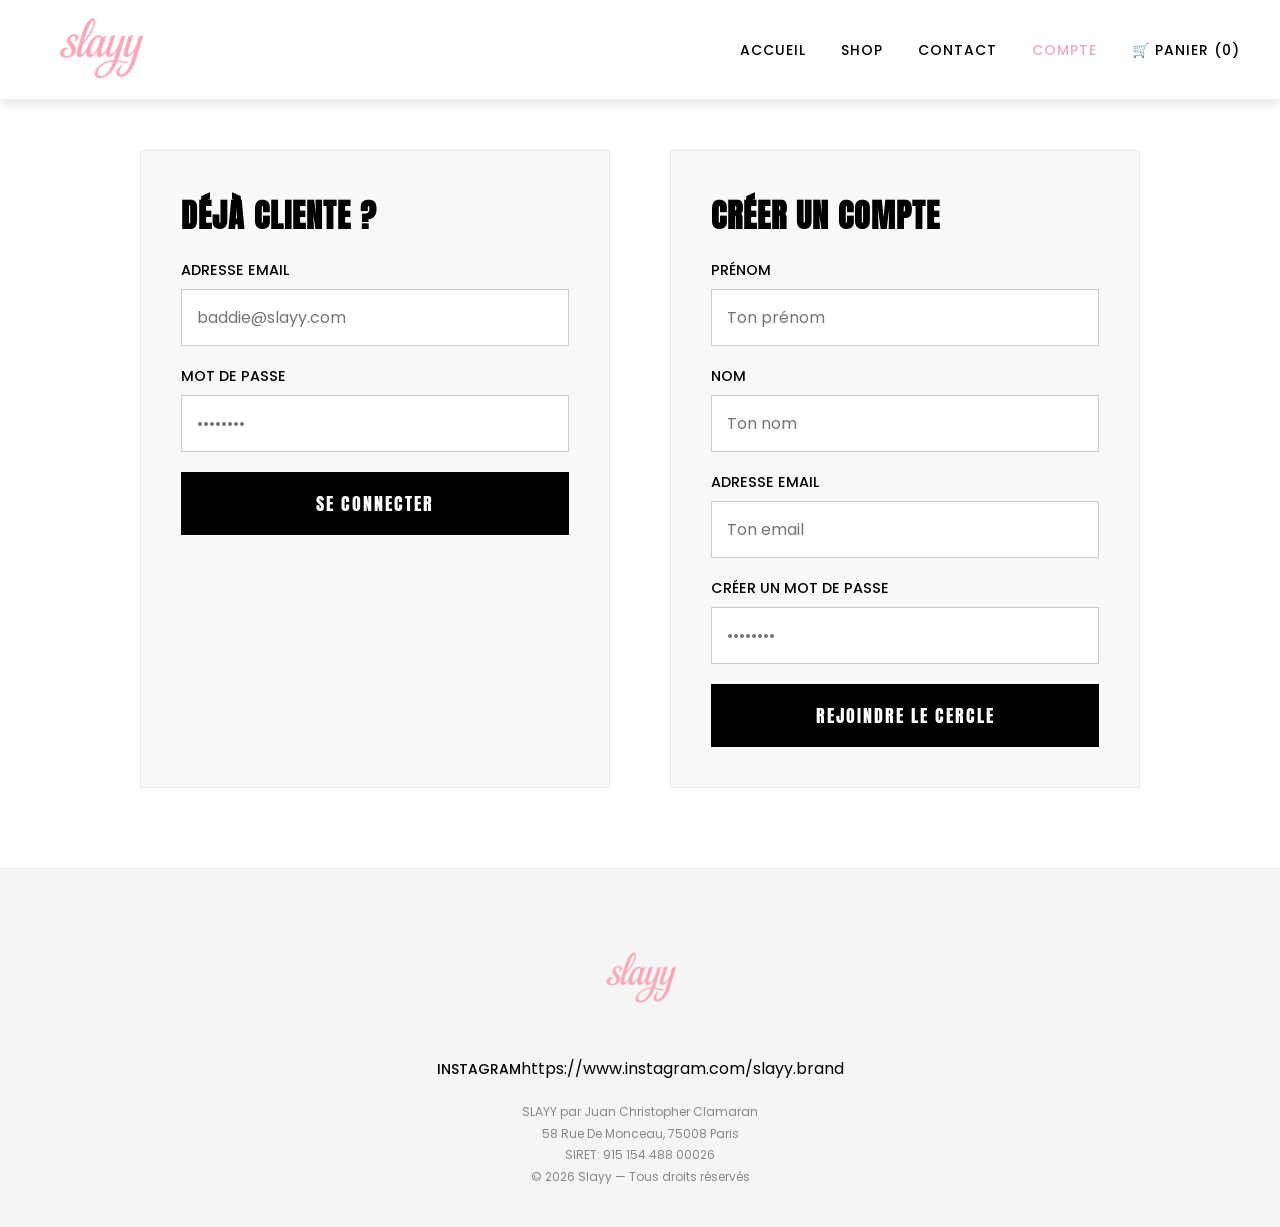
==== Compte.html @ 5a952a99 "Premier commit" ====
<!DOCTYPE html>
<html lang="fr">
<head>
    <meta charset="UTF-8">
    <meta name="viewport" content="width=device-width, initial-scale=1.0">
    <title>SLAYY - Mon Compte</title>
    <!-- On ajoute la police Anton demandée par le cahier des charges -->
    <link href="https://fonts.googleapis.com/css2?family=Anton&family=Poppins:wght@300;400;500;600&display=swap" rel="stylesheet">
    <link rel="stylesheet" href="style.css">
    <style>
        /* Styles spécifiques pour la page compte (à intégrer dans style.css plus tard si tu veux) */
        .account-section {
            padding: 150px 5% 80px;
            background-color: #ffffff;
            min-height: 70vh;
        }

        .account-container {
            display: flex;
            max-width: 1000px;
            margin: 0 auto;
            gap: 60px;
        }

        .account-box {
            flex: 1;
            padding: 40px;
            background-color: #f9f9f9;
            border: 1px solid #eaeaea;
        }

        .account-title {
            font-family: 'Anton', sans-serif; /* Police officielle */
            font-size: 2rem;
            text-transform: uppercase;
            margin-top: 0;
            margin-bottom: 20px;
            letter-spacing: 1px;
        }

        .form-group {
            margin-bottom: 20px;
        }

        .form-group label {
            display: block;
            margin-bottom: 8px;
            font-weight: 500;
            font-size: 0.9rem;
            text-transform: uppercase;
        }

        .form-group input {
            width: 100%;
            padding: 15px;
            border: 1px solid #ccc;
            font-family: 'Poppins', sans-serif;
            font-size: 1rem;
            transition: border-color 0.3s;
        }

        .form-group input:focus {
            outline: none;
            border-color: #000;
        }

        /* Bouton selon la DA : Anton et Majuscules */
        .account-btn {
            background-color: #000;
            color: #fff;
            border: none;
            padding: 18px;
            font-size: 1.1rem;
            font-family: 'Anton', sans-serif;
            cursor: pointer;
            text-transform: uppercase;
            letter-spacing: 2px;
            width: 100%;
            transition: background-color 0.3s ease;
        }

        .account-btn:hover {
            background-color: #f1a9b9; /* Rose SLAYY */
        }

        @media (max-width: 768px) {
            .account-container {
                flex-direction: column;
                gap: 30px;
            }
            .account-section {
                padding-top: 120px;
            }
        }
    </style>
</head>
<body>

    <header class="header">
        <img src="image/Slayy.png" alt="Logo Slayy" class="Logo-Slayy">
        <nav class="nav">
            <ul>
                <li><a href="index.html">Accueil</a></li>
                <li><a href="shop.html">Shop</a></li>
                <li><a href="#contact">Contact</a></li>
                <li><a href="compte.html" class="active">Compte</a></li>
                <li><a href="#" class="panier-btn">🛒 Panier (<span id="compteur-panier">0</span>)</a></li>
            </ul>
        </nav>
    </header>

    <section class="account-section">
        <div class="account-container">
            
            <!-- Partie Gauche : Connexion -->
            <div class="account-box">
                <h2 class="account-title">DÉJÀ CLIENTE ?</h2>
                <form action="#" method="POST">
                    <div class="form-group">
                        <label for="login-email">Adresse Email</label>
                        <input type="email" id="login-email" placeholder="baddie@slayy.com" required>
                    </div>
                    <div class="form-group">
                        <label for="login-password">Mot de passe</label>
                        <input type="password" id="login-password" placeholder="••••••••" required>
                    </div>
                    <button type="submit" class="account-btn">SE CONNECTER</button>
                </form>
            </div>

            <!-- Partie Droite : Création de compte -->
            <div class="account-box">
                <h2 class="account-title">CRÉER UN COMPTE</h2>
                <form action="#" method="POST">
                    <div class="form-group">
                        <label for="reg-prenom">Prénom</label>
                        <input type="text" id="reg-prenom" placeholder="Ton prénom" required>
                    </div>
                    <div class="form-group">
                        <label for="reg-nom">Nom</label>
                        <input type="text" id="reg-nom" placeholder="Ton nom" required>
                    </div>
                    <div class="form-group">
                        <label for="reg-email">Adresse Email</label>
                        <input type="email" id="reg-email" placeholder="Ton email" required>
                    </div>
                    <div class="form-group">
                        <label for="reg-password">Créer un mot de passe</label>
                        <input type="password" id="reg-password" placeholder="••••••••" required>
                    </div>
                    <button type="submit" class="account-btn">REJOINDRE LE CERCLE</button>
                </form>
            </div>

        </div>
    </section>

    <footer class="footer" id="contact">
        <img src="image/Slayy.png" alt="Logo Slayy" class="footer-logo">
        <ul class="footer-socials">
            <li><a href="#">Instagram</a>https://www.instagram.com/slayy.brand</li>
           
        </ul>
        <!-- Mise à jour avec les infos officielles du cahier des charges -->
        <p class="footer-mentions">SLAYY par Juan Christopher Clamaran<br>58 Rue De Monceau, 75008 Paris<br>SIRET: 915 154 488 00026<br>&copy; 2026 Slayy — Tous droits réservés</p>
    </footer>

    <script src="script.js"></script>
</body>
</html>
---- style.css ----
/* ===== IMPORTATION DES POLICES OFFICIELLES ===== */
@import url('https://fonts.googleapis.com/css2?family=Anton&family=Poppins:wght@300;400;500;600&display=swap');

html {
  scroll-behavior: smooth;
  scroll-padding-top: 140px;
}

* {
  box-sizing: border-box;
}

body {
  font-family: 'Poppins', sans-serif;
  margin: 0;
  background-color: #ffffff; 
  color: #000000; 
}

/* ===== HEADER ===== */
.header {
  width: 100%;
  height: 90px;
  background-color: #ffffff;
  display: flex;
  justify-content: space-between;
  align-items: center;
  padding: 0 40px;
  border-bottom: 1px solid #eaeaea;
  position: fixed;
  top: 0;
  left: 0;
  z-index: 100;
  transition: height 0.3s ease, box-shadow 0.3s ease;
}

.Logo-Slayy {
  display: block;
  width: 120px;
}

.nav ul {
  list-style: none;
  display: flex;
  gap: 35px;
  margin: 0;
  padding: 0;
}

.nav a {
  text-decoration: none;
  color: #000;
  font-weight: 500;
  font-size: 14px;
  text-transform: uppercase;
  letter-spacing: 1px;
  transition: color 0.3s;
}

.nav a:hover, .nav a.active {
  color: #f1a9b9;
}

/* ===== HERO SECTION ===== */
.hero-section {
  background-image: url('image/116-IMG_3632.jpg'); 
  background-size: cover;
  background-position: center 25%;
  height: 80vh;
  display: flex;
  align-items: center;
  justify-content: center;
  position: relative;
  margin-top: 90px;
}

.hero-section::before {
  content: "";
  position: absolute;
  inset: 0;
  background: rgba(0,0,0,0.3);
}

.hero-content {
  position: relative;
  z-index: 2;
  text-align: center;
}

.hero-title {
  font-family: 'Anton', sans-serif;
  color: #ffffff;
  font-size: 3.5rem;
  margin-bottom: 30px;
  letter-spacing: 2px;
  text-transform: uppercase;
}

.hero-button {
  display: inline-block;
  background-color: #ffffff;
  color: #000000;
  text-decoration: none;
  padding: 18px 40px;
  font-size: 1.1rem;
  font-family: 'Anton', sans-serif; 
  letter-spacing: 1px;
  text-transform: uppercase;
  transition: all 0.3s ease;
}

.hero-button:hover {
  background-color: #f1a9b9;
  color: #ffffff;
  border-color: #f1a9b9;
}

/* ===== BANDEAU DÉFILANT (MARQUEE) ===== */
/* ===== BANDEAU DÉFILANT ===== */
.marquee-container {
  background-color: #f1a9b9;
  overflow: hidden;
  padding: 2px 0; /* Épaisseur réduite ici */
  white-space: nowrap;
  border-top: 1px solid #000;
  border-bottom: 1px solid #000;
}

.marquee-text {
  display: inline-block;
  font-family: 'Anton', sans-serif; 
  font-size: 1rem; /* Taille du texte réduite ici */
  color: #ffffff;
  text-transform: uppercase;
  letter-spacing: 2px;
  animation: marquee 15s linear infinite;
}

.marquee-text span {
  -webkit-text-stroke: 1px #000;
  color: transparent;
  margin: 0 20px;
}

@keyframes marquee {
  0% { transform: translateX(0); }
  100% { transform: translateX(-50%); }
}

/* ===== BOUTIQUE & CARTES ===== */
.shop-section {
  padding: 80px 5%;
}

.shop-categories {
  display: flex;
  justify-content: center;
  gap: 30px;
  margin-bottom: 60px;
}

.category-btn {
  background: none;
  border: none;
  border-bottom: 2px solid transparent;
  color: #888;
  padding-bottom: 5px;
  font-family: 'Poppins', sans-serif;
  font-weight: 500;
  font-size: 1rem;
  text-transform: uppercase;
  cursor: pointer;
  transition: all 0.3s ease;
}

.category-btn:hover, .category-btn.active {
  color: #000;
  border-bottom: 2px solid #000;
}

.cartes-container {
  display: grid;
  grid-template-columns: repeat(auto-fill, minmax(280px, 1fr));
  gap: 40px 20px;
}

.carte {
  text-decoration: none;
  color: #000;
  display: block;
}

.carte-image-wrapper {
  position: relative;
  overflow: hidden;
  background-color: #f5f5f5;
  margin-bottom: 15px;
}

.carte-image-wrapper img {
  width: 100%;
  height: 400px;
  object-fit: cover;
  display: block;
  transition: opacity 0.4s ease;
}

.carte img.img-secondaire {
  position: absolute;
  top: 0;
  left: 0;
  opacity: 0;
}

.carte:hover img.img-principale { opacity: 0; }
.carte:hover img.img-secondaire { opacity: 1; }

.icon-heart {
  position: absolute;
  top: 15px;
  right: 15px;
  font-size: 1.5rem;
  color: #000;
  z-index: 10;
  background: none;
  border: none;
  cursor: pointer;
}

.carte-info {
  display: flex;
  justify-content: space-between;
  align-items: flex-start;
}

.carte-texte {
  text-align: left;
}

.carte-nom {
  font-size: 0.95rem;
  font-weight: 500;
  margin: 0 0 5px 0;
  text-transform: uppercase;
}

.carte-prix {
  font-size: 1rem;
  font-weight: 600;
  color: #555;
  margin: 0;
}

.icon-bag {
  font-size: 1.2rem;
  color: #000;
  background: none;
  border: none;
  cursor: pointer;
}

/* ===== PAGE PRODUIT (SPLIT SCREEN) ===== */
.product-section {
  padding: 130px 5% 80px;
  background-color: #ffffff;
}

.product-container {
  display: flex;
  align-items: flex-start;
  gap: 60px;
  max-width: 1300px;
  margin: 0 auto;
}

.product-images {
  width: 60%;
  display: flex;
  flex-direction: column;
  gap: 15px;
}

.product-image-wrapper img {
  width: 100%;
  height: auto;
  object-fit: cover;
  background-color: #f9f9f9;
}

.product-info {
  width: 40%;
  position: sticky;
  top: 130px;
}

.product-title {
  font-family: 'Anton', sans-serif; 
  font-size: 2.2rem;
  margin-top: 0;
  margin-bottom: 10px;
  text-transform: uppercase;
  letter-spacing: 1px;
}

.product-price {
  font-size: 1.4rem;
  font-weight: 600;
  margin-bottom: 30px;
}

.product-desc {
  font-size: 0.95rem;
  line-height: 1.6;
  color: #555;
  margin-bottom: 40px;
}

.size-selector p {
  font-size: 0.85rem;
  font-weight: 500;
  text-transform: uppercase;
  margin-bottom: 10px;
}

.sizes {
  display: flex;
  gap: 10px;
  margin-bottom: 40px;
}

.size-btn {
  background-color: #fff;
  border: 1px solid #ddd;
  color: #000;
  width: 50px;
  height: 50px;
  font-family: 'Poppins', sans-serif;
  font-size: 0.9rem;
  font-weight: 500;
  cursor: pointer;
  transition: all 0.2s ease;
}

.size-btn:hover, .size-btn:focus {
  border-color: #000;
  background-color: #000;
  color: #fff;
}

.add-cart-btn {
  background-color: #000;
  color: #fff;
  border: none;
  padding: 20px;
  font-size: 1.2rem;
  font-family: 'Anton', sans-serif; 
  cursor: pointer;
  text-transform: uppercase;
  letter-spacing: 1px;
  width: 100%;
  display: flex;
  justify-content: center;
  align-items: center;
  gap: 10px;
  transition: background-color 0.3s ease;
}

.add-cart-btn:hover {
  background-color: #f1a9b9;
}

.product-perks {
  margin-top: 30px;
  border-top: 1px solid #eaeaea;
  padding-top: 20px;
}

.perk {
  display: flex;
  align-items: center;
  gap: 15px;
  margin-bottom: 15px;
  font-size: 0.85rem;
  font-weight: 500;
  color: #444;
}

/* ===== SECTION PACKS DUO & TRIO ===== */
.packs-section {
  padding: 100px 5%;
  background-color: #ffffff;
  max-width: 1400px;
  margin: 0 auto;
}

.packs-header {
  text-align: center;
  margin-bottom: 60px;
}

.packs-header h2 {
  font-size: 3.5rem;
  margin: 0;
  text-transform: uppercase;
  letter-spacing: 1px;
}

.packs-container {
  display: flex;
  gap: 40px;
  justify-content: center;
}

.pack-card {
  flex: 1;
  max-width: 550px;
  border: 1px solid #eaeaea;
  display: flex;
  flex-direction: column;
  transition: border-color 0.3s ease;
}

.pack-card:hover {
  border-color: #000; 
}

.pack-image img {
  width: 100%;
  height: 550px;
  object-fit: cover;
  display: block;
}

.pack-info {
  padding: 40px;
  text-align: center;
  background-color: #fff;
}

.pack-info h3 {
  font-size: 2.2rem;
  margin-top: 0;
  margin-bottom: 15px;
  letter-spacing: 1px;
}

.pack-info p {
  color: #666;
  font-size: 1rem;
  margin-bottom: 25px;
  line-height: 1.6;
}

.pack-price {
  font-size: 1.3rem !important;
  font-weight: 500;
  color: #000 !important;
  margin-bottom: 30px !important;
}

.pack-btn {
  display: inline-block;
  width: 100%;
  background-color: #000;
  color: #fff;
  text-decoration: none;
  padding: 18px;
  font-size: 1.1rem;
  text-transform: uppercase;
  letter-spacing: 1px;
  transition: background-color 0.3s ease, color 0.3s ease;
  border: 1px solid #000;
}

.pack-btn:hover {
  background-color: #fff;
  color: #000;
}

/* ===== TEASER À PROPOS (DESIGN ÉDITORIAL "PROPRE") ===== */
.about-teaser-clean {
  display: flex;
  align-items: center;
  justify-content: space-between;
  padding: 120px 5%;
  background-color: #ffffff; 
  max-width: 1400px;
  margin: 0 auto;
  gap: 80px;
}

.about-teaser-clean .about-teaser-image {
  flex: 1;
}

.about-teaser-clean .about-teaser-image img {
  width: 100%;
  height: 650px; 
  object-fit: cover;
}

.about-teaser-clean .about-teaser-content {
  flex: 1;
  padding-right: 5%;
}

.subtitle-clean {
  font-size: 0.85rem;
  text-transform: uppercase;
  letter-spacing: 3px;
  color: #888;
  margin-bottom: 15px;
}

.about-teaser-clean h2 {
  font-size: 3.5rem;
  margin-top: 0;
  margin-bottom: 30px;
  text-transform: uppercase;
  letter-spacing: 1px;
}

.about-teaser-clean p {
  font-size: 1.1rem;
  color: #444;
  line-height: 1.8;
  margin-bottom: 20px;
}

.link-clean {
  font-family: 'Anton', sans-serif;
  font-size: 1.1rem;
  color: #000;
  text-decoration: none;
  text-transform: uppercase;
  letter-spacing: 1px;
  border-bottom: 2px solid #000;
  padding-bottom: 5px;
  transition: color 0.3s ease, border-color 0.3s ease;
  display: inline-block;
  margin-top: 20px;
}

.link-clean:hover {
  color: #f1a9b9;
  border-color: #f1a9b9;
}

/* ===== NEWSLETTER (DESIGN MINIMALISTE "PROPRE") ===== */
.newsletter-clean {
  background-color: #ffffff; 
  padding: 100px 5%;
  text-align: center;
  border-top: 1px solid #eaeaea; 
}

.newsletter-clean .newsletter-content {
  max-width: 600px;
  margin: 0 auto;
}

.newsletter-clean h2 {
  font-size: 2.2rem;
  margin-top: 0;
  margin-bottom: 15px;
  letter-spacing: 1px;
  color: #000;
}

.newsletter-clean p {
  font-size: 1rem;
  color: #666;
  margin-bottom: 40px;
}

.newsletter-form-clean {
  display: flex;
  gap: 0;
  justify-content: center;
  border-bottom: 1px solid #000; 
  padding-bottom: 5px;
}

.newsletter-form-clean input {
  flex: 1;
  padding: 10px 0;
  border: none;
  background-color: transparent;
  color: #000;
  font-family: 'Poppins', sans-serif;
  font-size: 1rem;
}

.newsletter-form-clean input:focus {
  outline: none;
}

.newsletter-form-clean button {
  background-color: transparent;
  color: #000;
  border: none;
  padding: 10px 20px;
  font-size: 1.1rem;
  cursor: pointer;
  text-transform: uppercase;
  letter-spacing: 1px;
  transition: color 0.3s ease;
}

.newsletter-form-clean button:hover {
  color: #f1a9b9;
}

/* ===== PAGE COMPTE ===== */
.account-section {
  padding: 150px 5% 80px;
  background-color: #ffffff;
  min-height: 70vh;
}

.account-container {
  display: flex;
  max-width: 1000px;
  margin: 0 auto;
  gap: 60px;
}

.account-box {
  flex: 1;
  padding: 40px;
  background-color: #f9f9f9;
  border: 1px solid #eaeaea;
}

.account-title {
  font-family: 'Anton', sans-serif; 
  font-size: 2rem;
  text-transform: uppercase;
  margin-top: 0;
  margin-bottom: 20px;
  letter-spacing: 1px;
}

.form-group {
  margin-bottom: 20px;
}

.form-group label {
  display: block;
  margin-bottom: 8px;
  font-weight: 500;
  font-size: 0.9rem;
  text-transform: uppercase;
}

.form-group input {
  width: 100%;
  padding: 15px;
  border: 1px solid #ccc;
  font-family: 'Poppins', sans-serif;
  font-size: 1rem;
  transition: border-color 0.3s;
}

.form-group input:focus {
  outline: none;
  border-color: #000;
}

.account-btn {
  background-color: #000;
  color: #fff;
  border: none;
  padding: 18px;
  font-size: 1.1rem;
  font-family: 'Anton', sans-serif; 
  cursor: pointer;
  text-transform: uppercase;
  letter-spacing: 2px;
  width: 100%;
  transition: background-color 0.3s ease;
}

.account-btn:hover {
  background-color: #f1a9b9;
}

/* ===== FOOTER ===== */
.footer {
  background-color: #f5f5f5;
  padding: 60px 5% 40px;
  text-align: center;
  border-top: 1px solid #eaeaea;
}

.footer-logo {
  width: 100px;
  margin-bottom: 20px;
}

.footer-socials {
  list-style: none;
  display: flex;
  justify-content: center;
  gap: 25px;
  margin: 0 0 20px 0;
  padding: 0;
}

.footer-socials a {
  color: #000;
  text-decoration: none;
  font-size: 14px;
  text-transform: uppercase;
  font-weight: 500;
}

.footer-mentions {
  color: #888;
  font-size: 12px;
  margin: 0;
  line-height: 1.8;
}

/* ===== RESPONSIVE ===== */
@media (max-width: 900px) {
  .product-container {
    flex-direction: column;
    gap: 30px;
  }
  .product-images, .product-info {
    width: 100%;
  }
  .product-info {
    position: static;
  }
  .packs-container {
    flex-direction: column;
    align-items: center;
  }
  .pack-image img {
    height: 400px;
  }
  .about-teaser-clean {
    flex-direction: column;
    padding: 80px 5%;
    gap: 40px;
  }
  .about-teaser-clean .about-teaser-image img {
    height: 400px;
  }
  .about-teaser-clean .about-teaser-content {
    padding-right: 0;
    text-align: center;
  }
}

@media (max-width: 768px) {
  .header {
    height: auto;
    padding: 15px;
    flex-direction: column;
    gap: 10px;
  }
  .hero-section {
    margin-top: 100px;
  }
  .cartes-container {
    grid-template-columns: repeat(2, 1fr);
    gap: 20px 10px;
  }
  .carte-image-wrapper img {
    height: 250px;
  }
  .carte-nom, .carte-prix {
    font-size: 0.85rem;
  }
  .account-container {
    flex-direction: column;
    gap: 30px;
  }
  .account-section {
    padding-top: 120px;
  }
}

/* ===== MOYENS DE PAIEMENT (FOOTER) ===== */
.footer-payments {
  display: flex;
  justify-content: center;
  align-items: center;
  gap: 20px;
  margin-top: 30px;
}

.footer-payments img {
  height: 25px; /* Garde les icônes discrètes et proportionnées */
  width: auto;
  opacity: 0.6; /* Assombrit légèrement pour ne pas voler la vedette au logo Slayy */
  filter: grayscale(100%); /* Met les logos en noir et blanc pour correspondre à la charte graphique */
  transition: all 0.3s ease;
}

.footer-payments img:hover {
  opacity: 1;
  filter: grayscale(0%); /* Les couleurs d'origine reviennent au survol de la souris */
  cursor: pointer;
}
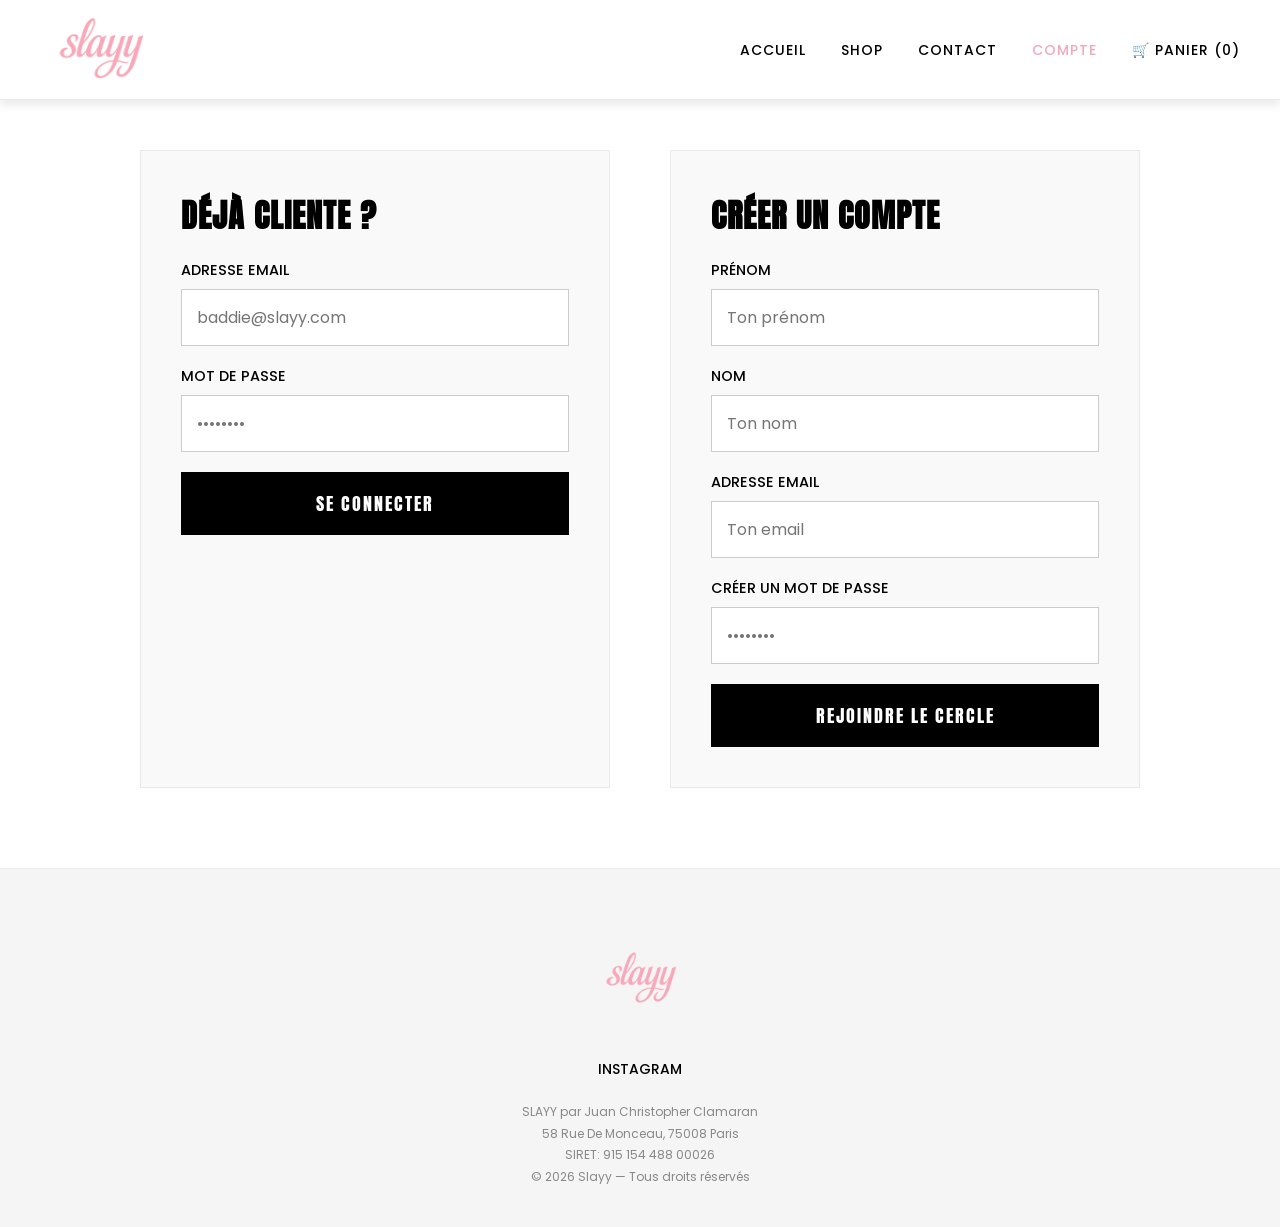
==== commit 767e2987: "compte" ====
--- a/Compte.html
+++ b/Compte.html
@@ -115,7 +115,7 @@
             <!-- Partie Gauche : Connexion -->
             <div class="account-box">
                 <h2 class="account-title">DÉJÀ CLIENTE ?</h2>
-                <form action="#" method="POST">
+                <form id="login-form">
                     <div class="form-group">
                         <label for="login-email">Adresse Email</label>
                         <input type="email" id="login-email" placeholder="baddie@slayy.com" required>
@@ -131,7 +131,7 @@
             <!-- Partie Droite : Création de compte -->
             <div class="account-box">
                 <h2 class="account-title">CRÉER UN COMPTE</h2>
-                <form action="#" method="POST">
+                <form id="register-form">
                     <div class="form-group">
                         <label for="reg-prenom">Prénom</label>
                         <input type="text" id="reg-prenom" placeholder="Ton prénom" required>
@@ -158,8 +158,7 @@
     <footer class="footer" id="contact">
         <img src="image/Slayy.png" alt="Logo Slayy" class="footer-logo">
         <ul class="footer-socials">
-            <li><a href="#">Instagram</a>https://www.instagram.com/slayy.brand</li>
-           
+            <li><a id="instagram" href="https://www.instagram.com/slayy.brand?stkn=OTlobzZ6Y2t0Z3d0" target="_blank">Instagram</a></li>
         </ul>
         <!-- Mise à jour avec les infos officielles du cahier des charges -->
         <p class="footer-mentions">SLAYY par Juan Christopher Clamaran<br>58 Rue De Monceau, 75008 Paris<br>SIRET: 915 154 488 00026<br>&copy; 2026 Slayy — Tous droits réservés</p>
